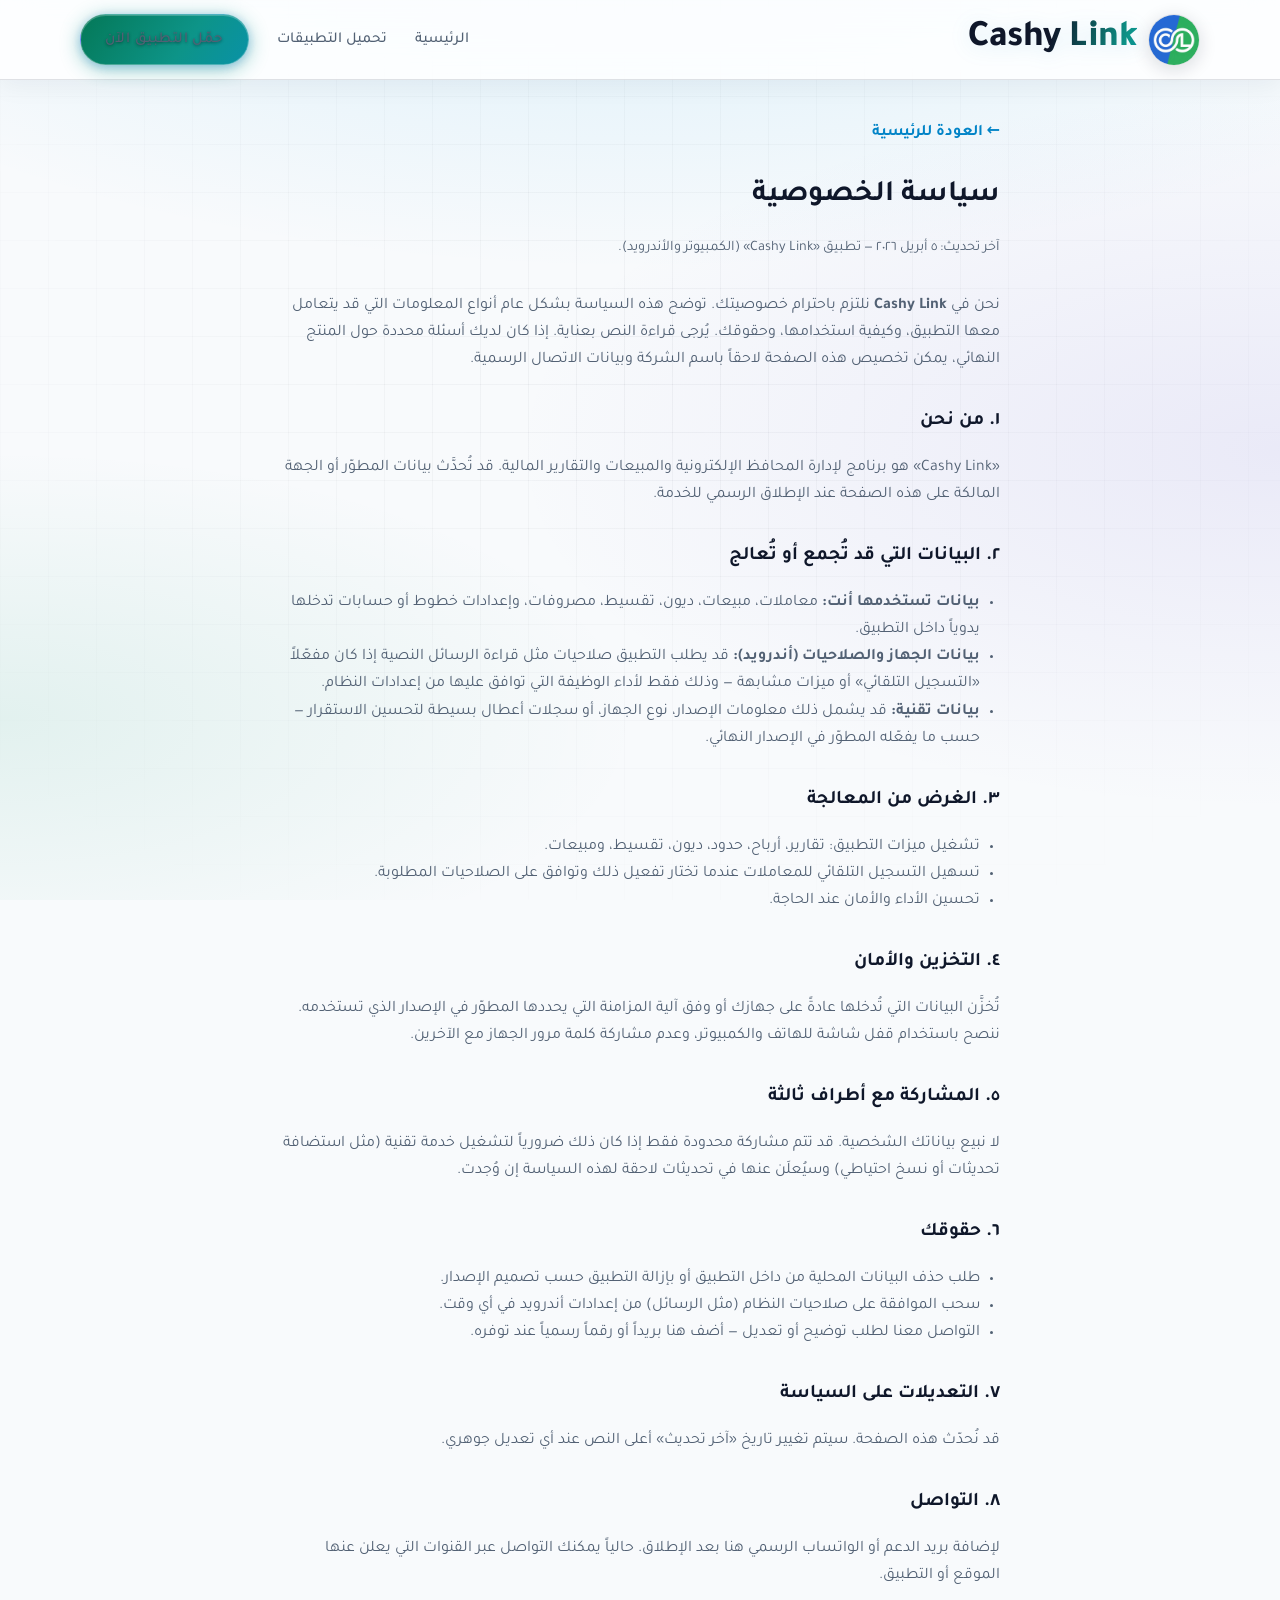
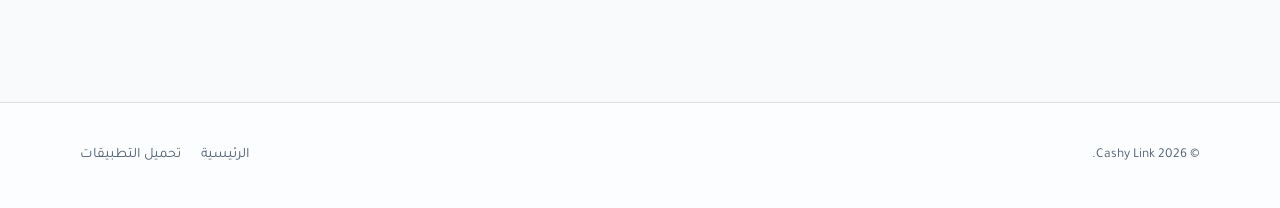
==== privacy.html @ 6cba539e "add SEO meta tags sitemap robots" ====
<!DOCTYPE html>
<html lang="ar" dir="rtl">
<head>
  <meta name="spaceremit-verification" content="GDPDJ111WKN8Q0YSICIFOR38WMC0O7PJ7LQNI6HE13BEM8T2A0">
  <meta charset="UTF-8" />
  <meta name="viewport" content="width=device-width, initial-scale=1" />
  <meta name="description" content="سياسة الخصوصية لتطبيق Cashy Link — كيف نجمع ونستخدم ونحمي بياناتك عند استخدام تطبيق إدارة المحافظ الإلكترونية والمبيعات." />
  <title>سياسة الخصوصية — Cashy Link</title>
  <meta name="robots" content="index, follow" />
  <link rel="canonical" href="https://cashy-link.com/privacy.html" />
  <meta property="og:type" content="website" />
  <meta property="og:locale" content="ar_EG" />
  <meta property="og:url" content="https://cashy-link.com/privacy.html" />
  <meta property="og:title" content="سياسة الخصوصية — Cashy Link" />
  <meta property="og:description" content="سياسة الخصوصية لتطبيق Cashy Link لإدارة المحافظ الإلكترونية والمبيعات." />
  <meta property="og:image" content="https://cashy-link.com/logo-cashy-link.png" />
  <meta name="theme-color" content="#0284c7" />
  <link rel="preconnect" href="https://fonts.googleapis.com" />
  <link rel="preconnect" href="https://fonts.gstatic.com" crossorigin />
  <link href="https://fonts.googleapis.com/css2?family=Tajawal:wght@400;500;700;800&display=swap" rel="stylesheet" />
  <link rel="icon" type="image/png" href="./logo-cashy-link.png" />
  <script type="module" crossorigin src="/assets/privacy-aJAwa0Rm.js"></script>
  <link rel="modulepreload" crossorigin href="/assets/styles-CE0EOvaD.js">
  <link rel="stylesheet" crossorigin href="/assets/styles-DJ-QMF4r.css">
</head>
<body>
  <div class="bg-mesh" aria-hidden="true"></div>
  <div class="bg-grid" aria-hidden="true"></div>

  <header class="site-header">
    <div class="container header-inner">
      <a href="/" class="logo">
        <img
          class="logo-img"
          src="./logo-cashy-link.png"
          alt="شعار Cashy Link"
          width="52"
          height="52"
          decoding="async"
        />
        <span class="logo-brand" dir="ltr">
          <span class="logo-brand__shimmer">Cashy Link</span>
        </span>
      </a>
      <nav class="nav-desktop" aria-label="التنقل الرئيسي">
        <a href="/">الرئيسية</a>
        <a href="/#downloads">تحميل التطبيقات</a>
        <a class="btn btn-primary" href="/#downloads">حمّل التطبيق الآن</a>
      </nav>
      <button type="button" class="nav-toggle" aria-expanded="false" aria-controls="mobile-nav" aria-label="فتح القائمة">☰</button>
    </div>
    <div class="container nav-mobile" id="mobile-nav">
      <a href="/">الرئيسية</a>
      <a href="/#downloads">تحميل التطبيقات</a>
      <a class="btn btn-primary" href="/#downloads">حمّل التطبيق الآن</a>
    </div>
  </header>

  <main class="container legal-page">
    <a class="back-link" href="/">← العودة للرئيسية</a>
    <h1>سياسة الخصوصية</h1>
    <p class="legal-meta">آخر تحديث: ٥ أبريل ٢٠٢٦ — تطبيق «Cashy Link» (الكمبيوتر والأندرويد).</p>

    <p>
      نحن في <strong dir="ltr">Cashy Link</strong> نلتزم باحترام خصوصيتك. توضح هذه السياسة بشكل عام أنواع المعلومات التي قد يتعامل معها التطبيق، وكيفية استخدامها، وحقوقك. يُرجى قراءة النص بعناية. إذا كان لديك أسئلة محددة حول المنتج النهائي، يمكن تخصيص هذه الصفحة لاحقاً باسم الشركة وبيانات الاتصال الرسمية.
    </p>

    <h2>١. من نحن</h2>
    <p>
      «Cashy Link» هو برنامج لإدارة المحافظ الإلكترونية والمبيعات والتقارير المالية. قد تُحدَّث بيانات المطوّر أو الجهة المالكة على هذه الصفحة عند الإطلاق الرسمي للخدمة.
    </p>

    <h2>٢. البيانات التي قد تُجمع أو تُعالج</h2>
    <ul>
      <li><strong>بيانات تستخدمها أنت:</strong> معاملات، مبيعات، ديون، تقسيط، مصروفات، وإعدادات خطوط أو حسابات تدخلها يدوياً داخل التطبيق.</li>
      <li><strong>بيانات الجهاز والصلاحيات (أندرويد):</strong> قد يطلب التطبيق صلاحيات مثل قراءة الرسائل النصية إذا كان مفعّلاً «التسجيل التلقائي» أو ميزات مشابهة — وذلك فقط لأداء الوظيفة التي توافق عليها من إعدادات النظام.</li>
      <li><strong>بيانات تقنية:</strong> قد يشمل ذلك معلومات الإصدار، نوع الجهاز، أو سجلات أعطال بسيطة لتحسين الاستقرار — حسب ما يفعّله المطوّر في الإصدار النهائي.</li>
    </ul>

    <h2>٣. الغرض من المعالجة</h2>
    <ul>
      <li>تشغيل ميزات التطبيق: تقارير، أرباح، حدود، ديون، تقسيط، ومبيعات.</li>
      <li>تسهيل التسجيل التلقائي للمعاملات عندما تختار تفعيل ذلك وتوافق على الصلاحيات المطلوبة.</li>
      <li>تحسين الأداء والأمان عند الحاجة.</li>
    </ul>

    <h2>٤. التخزين والأمان</h2>
    <p>
      تُخزَّن البيانات التي تُدخلها عادةً على جهازك أو وفق آلية المزامنة التي يحددها المطوّر في الإصدار الذي تستخدمه. ننصح باستخدام قفل شاشة للهاتف والكمبيوتر، وعدم مشاركة كلمة مرور الجهاز مع الآخرين.
    </p>

    <h2>٥. المشاركة مع أطراف ثالثة</h2>
    <p>
      لا نبيع بياناتك الشخصية. قد تتم مشاركة محدودة فقط إذا كان ذلك ضرورياً لتشغيل خدمة تقنية (مثل استضافة تحديثات أو نسخ احتياطي) وسيُعلَن عنها في تحديثات لاحقة لهذه السياسة إن وُجدت.
    </p>

    <h2>٦. حقوقك</h2>
    <ul>
      <li>طلب حذف البيانات المحلية من داخل التطبيق أو بإزالة التطبيق حسب تصميم الإصدار.</li>
      <li>سحب الموافقة على صلاحيات النظام (مثل الرسائل) من إعدادات أندرويد في أي وقت.</li>
      <li>التواصل معنا لطلب توضيح أو تعديل — أضف هنا بريداً أو رقماً رسمياً عند توفره.</li>
    </ul>

    <h2>٧. التعديلات على السياسة</h2>
    <p>
      قد نُحدّث هذه الصفحة. سيتم تغيير تاريخ «آخر تحديث» أعلى النص عند أي تعديل جوهري.
    </p>

    <h2>٨. التواصل</h2>
    <p>
      لإضافة بريد الدعم أو الواتساب الرسمي هنا بعد الإطلاق. حالياً يمكنك التواصل عبر القنوات التي يعلن عنها الموقع أو التطبيق.
    </p>
  </main>

  <footer class="site-footer">
    <div class="container footer-inner">
      <p class="copyright">© <span id="y"></span> <span dir="ltr">Cashy Link</span>.</p>
      <nav class="footer-links">
        <a href="/">الرئيسية</a>
        <a href="/#downloads">تحميل التطبيقات</a>
      </nav>
    </div>
  </footer>

</body>
</html>
---- assets/styles-DJ-QMF4r.css ----
:root{--bg-deep: #050816;--bg-card: rgba(15, 23, 42, .72);--bg-card-hover: rgba(30, 41, 59, .85);--border: rgba(148, 163, 184, .12);--text: #f1f5f9;--text-muted: #94a3b8;--accent: #22d3ee;--accent-2: #a78bfa;--accent-glow: rgba(34, 211, 238, .35);--success: #34d399;--warning: #fbbf24;--radius: 16px;--radius-sm: 10px;--font: "Tajawal", system-ui, sans-serif;--max: 1120px}*,*:before,*:after{box-sizing:border-box}html{scroll-behavior:smooth}body{margin:0;font-family:var(--font);background:var(--bg-deep);color:var(--text);line-height:1.7;overflow-x:hidden}.bg-mesh{position:fixed;top:0;right:0;bottom:0;left:0;z-index:-2;background:radial-gradient(ellipse 80% 50% at 50% -20%,rgba(34,211,238,.18),transparent),radial-gradient(ellipse 60% 40% at 100% 50%,rgba(167,139,250,.12),transparent),radial-gradient(ellipse 50% 30% at 0% 80%,rgba(52,211,153,.08),transparent),var(--bg-deep)}.bg-grid{position:fixed;top:0;right:0;bottom:0;left:0;z-index:-1;background-image:linear-gradient(rgba(148,163,184,.04) 1px,transparent 1px),linear-gradient(90deg,rgba(148,163,184,.04) 1px,transparent 1px);background-size:48px 48px;-webkit-mask-image:radial-gradient(ellipse 70% 70% at 50% 40%,black,transparent);mask-image:radial-gradient(ellipse 70% 70% at 50% 40%,black,transparent)}a{color:var(--accent);text-decoration:none;transition:color .2s ease}a:hover{color:#67e8f9}.container{width:min(100% - 2rem,var(--max));margin-inline:auto}.site-header{position:sticky;top:0;z-index:100;padding:.85rem 0;border-bottom:1px solid var(--border);background:#050816bf;-webkit-backdrop-filter:blur(16px);backdrop-filter:blur(16px)}.header-inner{display:flex;align-items:center;justify-content:space-between;gap:1rem}.logo{display:flex;align-items:center;gap:.65rem;font-weight:800;color:var(--text);text-decoration:none}.logo-brand{display:inline-block;font-weight:800;letter-spacing:-.03em;line-height:1.05;will-change:transform}.logo-brand__shimmer{display:inline-block;font-size:clamp(1.55rem,4.5vw,2.35rem);font-weight:800;background:linear-gradient(105deg,#f1f5f9,#f1f5f9 18%,#5eead4 32%,#22d3ee,#34d399 52%,#a78bfa,#f1f5f9 78%,#f1f5f9);background-size:280% 100%;-webkit-background-clip:text;background-clip:text;color:transparent;animation:logo-shimmer 8s ease-in-out infinite;filter:drop-shadow(0 0 14px rgba(34,211,238,.35)) drop-shadow(0 0 28px rgba(52,211,153,.12))}@media(prefers-reduced-motion:reduce){.logo-brand__shimmer{animation:none;background:linear-gradient(120deg,#f1f5f9,#22d3ee,#34d399);color:transparent;-webkit-background-clip:text;background-clip:text}.logo-brand{animation:none!important}}@keyframes logo-shimmer{0%,to{background-position:0% 50%}50%{background-position:100% 50%}}.logo-img{width:52px;height:52px;-o-object-fit:contain;object-fit:contain;border-radius:50%;flex-shrink:0;border:1px solid rgba(148,163,184,.2);background:#fffffffa;box-shadow:0 0 0 1px #0003,0 4px 20px #22d3ee26}.nav-desktop{display:flex;align-items:center;gap:1.75rem}.nav-desktop a{color:var(--text-muted);font-weight:500;font-size:.95rem}.nav-desktop a:hover{color:var(--text)}.btn{display:inline-flex;align-items:center;justify-content:center;gap:.5rem;padding:.65rem 1.35rem;border-radius:var(--radius-sm);font-weight:700;font-family:inherit;font-size:.95rem;border:none;cursor:pointer;transition:transform .15s ease,box-shadow .2s ease,background .2s ease}.btn:active{transform:scale(.98)}.btn-primary{position:relative;overflow:hidden;color:#fff;font-weight:800;letter-spacing:.03em;padding:.72rem 1.5rem;border-radius:999px;border:1px solid rgba(255,255,255,.28);background:linear-gradient(125deg,#047857,#0d9488 28%,#0891b2 52%,#2563eb 78%,#4f46e5);background-size:220% 220%;box-shadow:0 4px 20px #0d948873,0 2px 8px #2563eb40,inset 0 1px #ffffff38;text-shadow:0 1px 3px rgba(0,0,0,.45);animation:btn-primary-shift 10s ease-in-out infinite}.btn-primary:hover{color:#fff;transform:translateY(-2px);border-color:#ffffff6b;box-shadow:0 10px 36px #22d3ee66,0 4px 16px #34d39940,inset 0 1px #ffffff47;filter:brightness(1.05)}.btn-primary:active{transform:translateY(0) scale(.98);filter:brightness(.98)}@keyframes btn-primary-shift{0%,to{background-position:0% 50%}50%{background-position:100% 50%}}@media(prefers-reduced-motion:reduce){.btn-primary{animation:none;background:linear-gradient(135deg,#0d9488,#2563eb)}}.btn-ghost{background:transparent;color:var(--text);border:1px solid var(--border)}.btn-ghost:hover{background:var(--bg-card);border-color:#22d3ee59;color:var(--text)}.nav-toggle{display:none;background:var(--bg-card);border:1px solid var(--border);color:var(--text);width:44px;height:44px;border-radius:var(--radius-sm);cursor:pointer;font-size:1.25rem}.nav-mobile{display:none;flex-direction:column;gap:.5rem;padding:1rem 0 0;border-top:1px solid var(--border);margin-top:.75rem}.nav-mobile a,.nav-mobile .btn{width:100%;text-align:center}.nav-mobile.open{display:flex}@media(max-width:768px){.nav-desktop{display:none}.nav-toggle{display:grid;place-items:center}}.hero{padding:clamp(3rem,8vw,5.5rem) 0 clamp(4rem,10vw,6rem);text-align:center}.hero-grid{display:grid;gap:clamp(1.75rem,4vw,2.75rem);align-items:center}@media(min-width:960px){.hero-grid{grid-template-columns:minmax(0,1fr) minmax(0,1.12fr);gap:2.5rem 3rem}.hero-copy{text-align:start}.hero-cta{justify-content:flex-start}.hero-stats,.hero-copy .hero-lead{margin-inline:0}}@media(max-width:959px){.hero-visual{order:-1}}.hero-copy{min-width:0}.hero-figure{margin:0;position:relative}.hero-figure:before{content:"";position:absolute;top:-8%;right:-8%;bottom:-8%;left:-8%;background:radial-gradient(ellipse at 50% 50%,rgba(34,211,238,.2),transparent 65%),radial-gradient(ellipse at 80% 20%,rgba(52,211,153,.12),transparent 50%);z-index:-1;pointer-events:none}.hero-promo-img{display:block;width:100%;max-width:640px;margin-inline:auto;height:auto;border-radius:var(--radius);border:1px solid var(--border);box-shadow:0 4px 6px #00000026,0 24px 48px #00000073,0 0 80px #22d3ee1f;-o-object-fit:cover;object-fit:cover}.hero-carousel{width:100%;max-width:640px;margin-inline:auto;position:relative}.hero-carousel-viewport{position:relative;min-height:clamp(300px,56vw,440px);border-radius:calc(var(--radius) + 4px);overflow:hidden;border:1px solid rgba(148,163,184,.18);background:#050816bf;box-shadow:0 4px 6px #0003,0 28px 56px #00000080,0 0 100px #22d3ee1a}.hero-carousel-slide{position:absolute;top:0;right:0;bottom:0;left:0;display:flex;flex-direction:column;align-items:center;justify-content:center;padding:1.5rem 1.35rem 2.25rem;text-align:center;overflow:hidden}.hero-carousel-slide--desktop{background:linear-gradient(160deg,#0a1e2df7,#050816fc 55%,#0f172af2)}.hero-carousel-slide--android{background:linear-gradient(160deg,#082d26f2,#050816fc,#0f1e1cf5)}.hero-carousel-slide--image{padding:1rem;justify-content:flex-start}.hero-carousel-slide-grid{position:absolute;top:0;right:0;bottom:0;left:0;opacity:.14;background-image:linear-gradient(rgba(34,211,238,.35) 1px,transparent 1px),linear-gradient(90deg,rgba(34,211,238,.35) 1px,transparent 1px);background-size:28px 28px;-webkit-mask-image:radial-gradient(ellipse 75% 70% at 50% 45%,black,transparent);mask-image:radial-gradient(ellipse 75% 70% at 50% 45%,black,transparent);pointer-events:none}.hero-carousel-slide-grid--green{background-image:linear-gradient(rgba(52,211,153,.35) 1px,transparent 1px),linear-gradient(90deg,rgba(52,211,153,.3) 1px,transparent 1px)}.hero-carousel-orb{position:absolute;border-radius:50%;filter:blur(48px);z-index:0;pointer-events:none;opacity:.9}.hero-carousel-slide-inner{position:relative;z-index:2;max-width:26rem;width:100%}.hero-carousel-tag{display:inline-flex;align-items:center;gap:.35rem;padding:.35rem .9rem;border-radius:999px;font-size:.78rem;font-weight:800;margin-bottom:.9rem;letter-spacing:.02em}.hero-carousel-tag--cyan{background:#22d3ee24;border:1px solid rgba(34,211,238,.35);color:#67e8f9}.hero-carousel-tag--emerald{background:#34d39924;border:1px solid rgba(52,211,153,.35);color:#6ee7b7}.hero-carousel-tag--photo{position:absolute;top:.85rem;inset-inline-start:.85rem;z-index:3;background:#0f172ad9;border:1px solid rgba(148,163,184,.25);color:#e2e8f0;margin:0}.hero-carousel-headline{font-size:clamp(1.02rem,2.9vw,1.38rem);font-weight:800;line-height:1.6;color:var(--text);margin:0 0 .25rem;text-wrap:balance}.hero-carousel-scene{margin-top:.75rem;min-height:120px;display:flex;align-items:center;justify-content:center}.hero-carousel-device{width:min(100%,280px);height:auto;max-height:132px;overflow:visible}.hero-carousel-device--phone{width:min(110px,32vw);max-height:190px}.hero-carousel-promo-img{margin-top:2.75rem;max-height:min(340px,52vw);-o-object-fit:contain;object-fit:contain;width:100%}.hero-carousel-controls{display:flex;justify-content:center;align-items:center;gap:.45rem;margin-top:1.1rem}.hero-carousel-dot{width:9px;height:9px;border-radius:50%;border:none;padding:0;cursor:pointer;background:#94a3b859;transition:transform .25s ease,background .25s ease,box-shadow .25s ease}.hero-carousel-dot:hover{background:#94a3b88c}.hero-carousel-dot.is-active{width:26px;border-radius:999px;background:linear-gradient(90deg,#22d3ee,#34d399);box-shadow:0 0 16px #22d3ee73}.hero-carousel-slide--image.hero-figure{margin:0}.hero-carousel-slide--image.hero-figure:before{top:-5%;right:-5%;bottom:-5%;left:-5%;opacity:.85}.badge{display:inline-flex;align-items:center;gap:.5rem;padding:.4rem 1rem;border-radius:999px;background:#22d3ee1f;border:1px solid rgba(34,211,238,.28);color:var(--accent);font-size:.85rem;font-weight:700;margin-bottom:1.25rem}.hero h1{margin:0 0 1rem;font-size:clamp(1.85rem,5vw,2.85rem);font-weight:800;line-height:1.25;letter-spacing:-.02em}.gradient-text{background:linear-gradient(120deg,var(--accent),var(--accent-2),var(--success));-webkit-background-clip:text;background-clip:text;color:transparent}.hero-lead{max-width:38rem;margin:0 auto 2rem;color:var(--text-muted);font-size:1.1rem}.hero-cta{display:flex;flex-wrap:wrap;gap:1rem;justify-content:center;margin-bottom:3rem}.hero-stats{display:grid;grid-template-columns:repeat(auto-fit,minmax(140px,1fr));gap:1rem;max-width:520px;margin-inline:auto}.stat{padding:1rem;border-radius:var(--radius-sm);background:var(--bg-card);border:1px solid var(--border)}.stat strong{display:block;font-size:1.35rem;color:var(--accent)}.stat span{font-size:.85rem;color:var(--text-muted)}.visual-showcase-section{padding-top:clamp(2rem,5vw,3rem)}.visual-showcase-grid{display:grid;grid-template-columns:repeat(auto-fit,minmax(240px,1fr));gap:1.25rem}.visual-card{padding:1.35rem 1.25rem 1.5rem;border-radius:var(--radius);background:linear-gradient(160deg,var(--bg-card),rgba(8,12,28,.65));border:1px solid var(--border);overflow:hidden;transition:border-color .25s ease,box-shadow .25s ease}.visual-card:hover{border-color:#22d3ee38;box-shadow:0 12px 40px #00000059}.visual-svg-wrap{aspect-ratio:220 / 140;max-height:160px;margin:0 auto 1rem;border-radius:12px;background:radial-gradient(ellipse at 30% 20%,rgba(34,211,238,.08),transparent 55%),#050816a6;border:1px solid rgba(148,163,184,.1);display:flex;align-items:center;justify-content:center}.visual-svg{width:100%;height:100%;max-width:280px;display:block}.visual-card h3{margin:0 0 .4rem;font-size:1.05rem;font-weight:800;text-align:center}.visual-card p{margin:0;font-size:.88rem;color:var(--text-muted);line-height:1.55;text-align:center}section{padding:clamp(3rem,6vw,5rem) 0}.section-head{text-align:center;max-width:36rem;margin:0 auto 2.75rem}.section-head h2{margin:0 0 .75rem;font-size:clamp(1.5rem,3.5vw,2rem);font-weight:800}.section-head p{margin:0;color:var(--text-muted)}.features-grid{display:grid;grid-template-columns:repeat(auto-fit,minmax(260px,1fr));gap:1.25rem}.feature-card{padding:1.5rem;border-radius:var(--radius);background:var(--bg-card);border:1px solid var(--border);transition:border-color .2s ease,transform .2s ease,background .2s ease}.feature-card:hover{border-color:#22d3ee40;background:var(--bg-card-hover);transform:translateY(-2px)}.feature-icon{width:48px;height:48px;border-radius:14px;display:grid;place-items:center;font-size:1.35rem;margin-bottom:1rem;background:linear-gradient(135deg,#22d3ee33,#a78bfa26)}.feature-card h3{margin:0 0 .5rem;font-size:1.1rem}.feature-card p{margin:0;color:var(--text-muted);font-size:.95rem}.pillars{display:grid;gap:1.5rem}@media(min-width:900px){.pillars{grid-template-columns:1fr 1fr}}.pillar{padding:1.75rem;border-radius:var(--radius);background:linear-gradient(145deg,var(--bg-card),rgba(15,23,42,.5));border:1px solid var(--border)}.pillar h3{margin:0 0 .75rem;display:flex;align-items:center;gap:.5rem;font-size:1.15rem}.pillar ul{margin:0;padding-inline-start:1.25rem;color:var(--text-muted)}.pillar li{margin-bottom:.4rem}.pricing-section{position:relative;overflow:hidden}.pricing-section:before{content:"";position:absolute;top:0;right:0;bottom:0;left:0;background:radial-gradient(ellipse 70% 45% at 50% 0%,rgba(52,211,153,.08),transparent),radial-gradient(ellipse 50% 40% at 100% 60%,rgba(34,211,238,.06),transparent);pointer-events:none;z-index:0}.pricing-section .container{position:relative;z-index:1}.pricing-grid{display:grid;grid-template-columns:repeat(auto-fit,minmax(240px,1fr));gap:1.35rem;align-items:stretch}@media(min-width:1100px){.pricing-grid{grid-template-columns:repeat(4,1fr)}}.pricing-card{position:relative;display:flex;flex-direction:column;padding:1.65rem 1.4rem 1.5rem;border-radius:calc(var(--radius) + 4px);background:linear-gradient(165deg,#0f172aeb,#050816e0);border:1px solid var(--border);box-shadow:0 16px 48px #00000059;transition:transform .25s ease,border-color .25s ease,box-shadow .25s ease}.pricing-card:hover{transform:translateY(-4px);border-color:#22d3ee47;box-shadow:0 22px 56px #00000073,0 0 40px #22d3ee14}.pricing-card--featured{border-color:#34d39973;background:linear-gradient(165deg,#0f1e23f2,#050c12eb);box-shadow:0 20px 56px #34d3991f,0 16px 48px #0006}.pricing-card--featured:hover{border-color:#34d3998c;box-shadow:0 26px 64px #34d39926,0 20px 56px #00000073}.pricing-card--lifetime{border-color:#fbbf2459;background:linear-gradient(165deg,#231c0c80,#0f172aeb)}.pricing-card--lifetime:hover{border-color:#fbbf2480;box-shadow:0 22px 56px #fbbf241a,0 16px 48px #00000073}.pricing-badge{position:absolute;top:1rem;inset-inline-end:1rem;padding:.25rem .65rem;border-radius:999px;font-size:.72rem;font-weight:800;letter-spacing:.02em;background:linear-gradient(135deg,#34d39940,#22d3ee33);color:#6ee7b7;border:1px solid rgba(52,211,153,.35)}.pricing-card--lifetime .pricing-badge{background:linear-gradient(135deg,#fbbf2440,#f59e0b26);color:#fcd34d;border-color:#fbbf2466}.pricing-card-icon{width:52px;height:52px;border-radius:16px;display:grid;place-items:center;font-size:1.5rem;margin-bottom:1rem;background:linear-gradient(135deg,#22d3ee2e,#6366f126);border:1px solid rgba(148,163,184,.15)}.pricing-card--lifetime .pricing-card-icon{background:linear-gradient(135deg,#fbbf2433,#f59e0b1f);border-color:#fbbf2440}.pricing-card h3{margin:0 0 .35rem;font-size:1.2rem;font-weight:800}.pricing-duration{margin:0 0 1rem;font-size:.88rem;color:var(--text-muted)}.pricing-price-row{display:flex;flex-wrap:wrap;align-items:baseline;gap:.35rem .5rem;margin-bottom:.35rem}.pricing-price{font-size:2rem;font-weight:800;letter-spacing:-.03em;background:linear-gradient(120deg,#f1f5f9,#22d3ee);-webkit-background-clip:text;background-clip:text;color:transparent}.pricing-card--lifetime .pricing-price{background:linear-gradient(120deg,#fef3c7,#fbbf24);-webkit-background-clip:text;background-clip:text}.pricing-currency{font-size:1rem;font-weight:700;color:var(--accent)}.pricing-note{margin:0 0 1.25rem;font-size:.85rem;color:var(--text-muted);line-height:1.5;flex:1}.btn-whatsapp{display:inline-flex;align-items:center;justify-content:center;gap:.55rem;width:100%;padding:.85rem 1.1rem;border-radius:var(--radius-sm);font-weight:800;font-family:inherit;font-size:.95rem;border:none;cursor:pointer;text-decoration:none;color:#fff;background:linear-gradient(135deg,#128c7e,#25d366);box-shadow:0 6px 24px #25d36659;transition:transform .15s ease,box-shadow .2s ease,filter .2s ease}.btn-whatsapp:hover{color:#fff;filter:brightness(1.06);box-shadow:0 8px 32px #25d36673}.btn-whatsapp:active{transform:scale(.98)}.btn-whatsapp svg{flex-shrink:0}.btn-pricing-download{margin-top:.65rem;font-size:.88rem;font-weight:700;text-align:center}.pricing-wa-hint{margin:.65rem 0 0;font-size:.78rem;color:var(--text-muted);text-align:center;opacity:.85}.wa-fab{position:fixed;z-index:999;bottom:1.25rem;left:1.25rem;display:flex;align-items:center;justify-content:center;width:3.5rem;height:3.5rem;border-radius:50%;color:#fff;background:linear-gradient(145deg,#128c7e,#25d366);box-shadow:0 8px 28px #25d36673;transition:transform .18s ease,box-shadow .2s ease,filter .2s ease}.wa-fab:hover{color:#fff;filter:brightness(1.07);box-shadow:0 10px 36px #25d3668c;transform:scale(1.06)}.wa-fab:active{transform:scale(.96)}.wa-fab:focus-visible{outline:2px solid var(--accent, #22d3ee);outline-offset:3px}.explainer-section{position:relative;overflow:hidden;background:radial-gradient(ellipse 85% 55% at 50% -5%,rgba(167,139,250,.12),transparent 58%),radial-gradient(ellipse 65% 45% at 100% 90%,rgba(34,211,238,.07),transparent 55%),linear-gradient(180deg,rgba(15,23,42,.25),transparent 40%,rgba(15,23,42,.2))}.explainer-section .section-head{margin-bottom:2.25rem}.explainer-kicker{display:inline-block;margin:0 0 .65rem;padding:.35rem 1rem;font-size:.78rem;font-weight:800;letter-spacing:.08em;text-transform:uppercase;color:#5eead4;border-radius:999px;border:1px solid rgba(34,211,238,.35);background:linear-gradient(135deg,#22d3ee1f,#a78bfa14);box-shadow:0 0 32px #22d3ee1f}.explainer-video-shell{position:relative;z-index:0;max-width:min(100%,920px);margin-inline:auto;padding:4px;border-radius:calc(var(--radius) + 6px);background:linear-gradient(145deg,#22d3eea6,#a78bfa80,#34d39973);box-shadow:0 36px 90px -28px #22d3ee47,0 0 0 1px #94a3b81a inset}.explainer-video-glow{position:absolute;z-index:-1;top:-35%;right:-20%;bottom:-35%;left:-20%;background:radial-gradient(ellipse at 50% 45%,rgba(34,211,238,.2),transparent 62%);filter:blur(48px);pointer-events:none}.explainer-video-inner{position:relative;overflow:hidden;border-radius:var(--radius);background:#070b14;aspect-ratio:16 / 9;box-shadow:inset 0 0 0 1px #ffffff0f}.explainer-video-inner iframe{position:absolute;top:0;right:0;bottom:0;left:0;width:100%;height:100%;border:0}.explainer-caption{margin:1.35rem 0 0;text-align:center;font-size:.9rem;color:var(--text-muted)}.explainer-caption a{font-weight:700}.downloads{background:linear-gradient(180deg,transparent,rgba(34,211,238,.04),transparent)}.download-grid{display:grid;grid-template-columns:repeat(auto-fit,minmax(240px,1fr));gap:1.25rem}.download-card{padding:1.5rem;border-radius:var(--radius);background:var(--bg-card);border:1px solid var(--border);display:flex;flex-direction:column;gap:.75rem}.download-card h3{margin:0;font-size:1.05rem;display:flex;align-items:center;gap:.5rem}.download-card p{margin:0;flex:1;color:var(--text-muted);font-size:.9rem}.btn-download{margin-top:auto;width:100%;padding:.75rem 1rem;border-radius:var(--radius-sm);background:linear-gradient(135deg,#22d3ee33,#6366f133);border:1px solid rgba(34,211,238,.35);color:var(--text);font-weight:700;font-family:inherit;font-size:inherit;cursor:pointer;transition:background .2s ease,border-color .2s ease;position:relative;z-index:2;pointer-events:auto;text-decoration:none;display:inline-block;box-sizing:border-box;-webkit-appearance:none;-moz-appearance:none;appearance:none;text-align:center}button.btn-download{line-height:inherit}.btn-download:hover{background:linear-gradient(135deg,#22d3ee59,#6366f14d);border-color:var(--accent)}.btn-download[disabled],.btn-download[aria-disabled=true],.btn-download[data-download-loading=true]{opacity:.55;cursor:wait;pointer-events:none}.download-link-unavailable{margin-top:auto;width:100%}.btn-download-wa-fallback{display:block;width:100%;text-align:center;color:#fff!important;background:linear-gradient(135deg,#128c7e,#25d366)!important;border:1px solid rgba(37,211,102,.5)!important;box-shadow:0 6px 22px #25d36647}.btn-download-wa-fallback:hover{filter:brightness(1.06);border-color:#34d399a6!important}.download-link-unavailable-note{margin:.65rem 0 0;font-size:.76rem;line-height:1.5;color:var(--text-muted);text-align:center}.download-link-unavailable-note--soft{font-size:.72rem;opacity:.92}.cta-strip{text-align:center;padding:2.5rem 1.5rem;border-radius:var(--radius);background:linear-gradient(135deg,#0891b240,#6366f133);border:1px solid rgba(34,211,238,.25)}.cta-strip h2{margin:0 0 .5rem;font-size:1.5rem}.cta-strip p{margin:0 0 1.25rem;color:var(--text-muted)}.site-footer{padding:2.5rem 0;border-top:1px solid var(--border);margin-top:2rem}.footer-inner{display:flex;flex-wrap:wrap;gap:1.5rem;align-items:center;justify-content:space-between}.footer-links{display:flex;flex-wrap:wrap;gap:1.25rem}.footer-links a{color:var(--text-muted);font-size:.9rem}.footer-links a:hover{color:var(--accent)}.copyright{margin:0;color:var(--text-muted);font-size:.85rem}.legal-page{padding:2.5rem 0 4rem;max-width:720px;margin-inline:auto}.legal-page h1{margin:0 0 .5rem;font-size:1.85rem}.legal-meta{color:var(--text-muted);font-size:.9rem;margin-bottom:2rem}.legal-page h2{margin:2rem 0 .75rem;font-size:1.2rem}.legal-page p,.legal-page li{color:var(--text-muted)}.legal-page ul{padding-inline-start:1.25rem}.back-link{display:inline-block;margin-bottom:1.5rem;font-weight:600}:root{color-scheme:light;--bg-deep: #f8fafc;--bg-card: rgba(255, 255, 255, .9);--bg-card-hover: #ffffff;--border: rgba(15, 23, 42, .12);--text: #0f172a;--text-muted: #526174;--accent: #0284c7;--accent-2: #6d5bd0;--accent-glow: rgba(2, 132, 199, .18);--success: #059669;--warning: #d97706}.bg-mesh{background:radial-gradient(ellipse 80% 50% at 50% -20%,rgba(14,165,233,.16),transparent),radial-gradient(ellipse 60% 40% at 100% 50%,rgba(109,91,208,.1),transparent),radial-gradient(ellipse 50% 30% at 0% 80%,rgba(5,150,105,.09),transparent),var(--bg-deep)}.bg-grid{background-image:linear-gradient(rgba(15,23,42,.045) 1px,transparent 1px),linear-gradient(90deg,rgba(15,23,42,.045) 1px,transparent 1px)}.site-header{background:#ffffffd6;box-shadow:0 6px 24px #0f172a0d}.logo-brand__shimmer{background:linear-gradient(105deg,#0f172a,#0f172a 18%,#0d9488 34%,#0284c7 48%,#16a34a,#6d5bd0 72%,#0f172a 88%,#0f172a);background-size:280% 100%;-webkit-background-clip:text;background-clip:text;filter:drop-shadow(0 3px 10px rgba(2,132,199,.12))}@media(prefers-reduced-motion:reduce){.logo-brand__shimmer{background:linear-gradient(120deg,#0f172a,#0284c7,#059669);-webkit-background-clip:text;background-clip:text}}.logo-img{border-color:#0f172a1f;box-shadow:0 4px 18px #0f172a24}.hero-promo-img,.hero-carousel-viewport{box-shadow:0 10px 24px #0f172a1a,0 28px 56px #0f172a1f,0 0 70px #0284c714}.hero-carousel-viewport{background:#ffffffe0}.hero-carousel-slide--desktop{background:linear-gradient(160deg,#ecfeff,#fff 58%,#f1f5f9)}.hero-carousel-slide--android{background:linear-gradient(160deg,#ecfdf5,#fff 55%,#f0fdfa)}.hero-carousel-tag--cyan{color:#0369a1}.hero-carousel-tag--emerald{color:#047857}.hero-carousel-tag--photo{background:#ffffffe6;color:var(--text)}.visual-card{background:linear-gradient(160deg,#fffffff5,#f1f5f9e6);box-shadow:0 10px 30px #0f172a0f}.visual-card:hover{box-shadow:0 16px 40px #0f172a1a}.visual-svg-wrap{background:radial-gradient(ellipse at 30% 20%,rgba(14,165,233,.1),transparent 55%),#f8fafc}.pillar{background:linear-gradient(145deg,#fff,#f1f5f9)}.pricing-card{background:linear-gradient(165deg,#fff,#f8fafc);box-shadow:0 16px 44px #0f172a17}.pricing-card:hover{box-shadow:0 22px 54px #0f172a21,0 0 36px #0284c712}.pricing-card--featured{background:linear-gradient(165deg,#f0fdfa,#fff);box-shadow:0 18px 48px #0596691c}.pricing-card--featured:hover{box-shadow:0 24px 58px #05966929}.pricing-card--lifetime{background:linear-gradient(165deg,#fffbeb,#fff)}.pricing-card--lifetime:hover{box-shadow:0 22px 54px #d977061f}.pricing-badge{color:#047857}.pricing-card--lifetime .pricing-badge{color:#a16207}.pricing-price{background:linear-gradient(120deg,#0f172a,#0284c7);-webkit-background-clip:text;background-clip:text}.pricing-card--lifetime .pricing-price{background:linear-gradient(120deg,#78350f,#d97706);-webkit-background-clip:text;background-clip:text}.explainer-section{background:radial-gradient(ellipse 85% 55% at 50% -5%,rgba(109,91,208,.09),transparent 58%),radial-gradient(ellipse 65% 45% at 100% 90%,rgba(2,132,199,.07),transparent 55%),linear-gradient(180deg,rgba(241,245,249,.75),transparent 40%,rgba(241,245,249,.6))}.explainer-kicker{color:#0f766e}.download-card,.feature-card,.stat{box-shadow:0 10px 30px #0f172a0f}.btn-download{background:linear-gradient(135deg,#0ea5e91f,#6366f11f)}.btn-download:hover{background:linear-gradient(135deg,#0ea5e933,#6366f12e)}.site-footer{background:#ffffff8c}
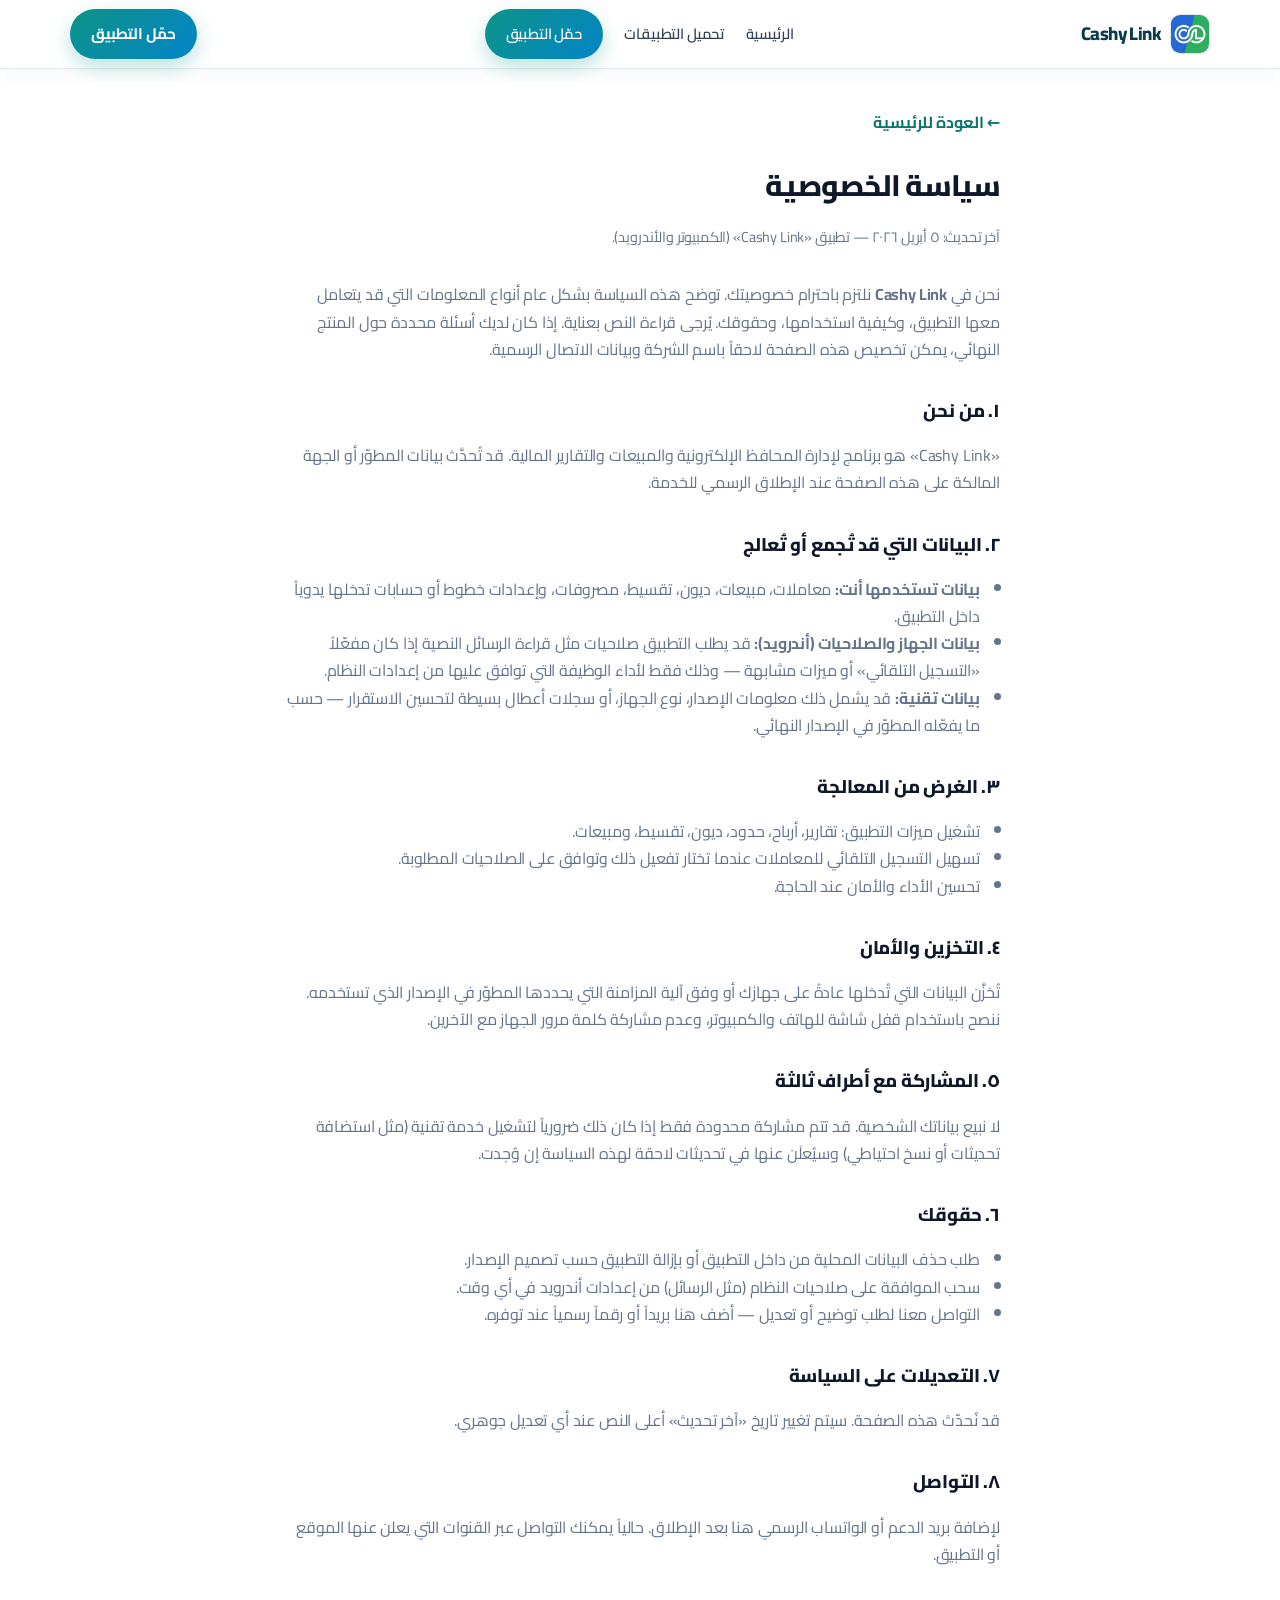
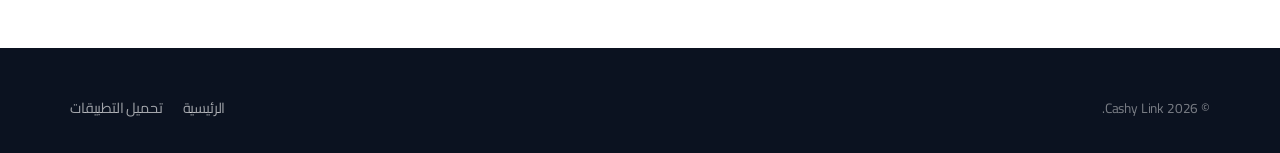
==== commit dc30795b: "add SEO meta tags sitemap robots" ====
--- a/privacy.html
+++ b/privacy.html
@@ -17,42 +17,40 @@
   <meta name="theme-color" content="#0284c7" />
   <link rel="preconnect" href="https://fonts.googleapis.com" />
   <link rel="preconnect" href="https://fonts.gstatic.com" crossorigin />
-  <link href="https://fonts.googleapis.com/css2?family=Tajawal:wght@400;500;700;800&display=swap" rel="stylesheet" />
+  <link href="https://fonts.googleapis.com/css2?family=Cairo:wght@400;500;600;700;800&display=swap" rel="stylesheet" />
   <link rel="icon" type="image/png" href="./logo-cashy-link.png" />
-  <script type="module" crossorigin src="/assets/privacy-aJAwa0Rm.js"></script>
-  <link rel="modulepreload" crossorigin href="/assets/styles-CE0EOvaD.js">
-  <link rel="stylesheet" crossorigin href="/assets/styles-DJ-QMF4r.css">
+  <link rel="stylesheet" crossorigin href="/assets/styles-CRpVPRs4.css">
 </head>
 <body>
-  <div class="bg-mesh" aria-hidden="true"></div>
-  <div class="bg-grid" aria-hidden="true"></div>
-
-  <header class="site-header">
+  <header class="site-header is-scrolled">
     <div class="container header-inner">
       <a href="/" class="logo">
         <img
           class="logo-img"
           src="./logo-cashy-link.png"
           alt="شعار Cashy Link"
-          width="52"
-          height="52"
+          width="40"
+          height="40"
           decoding="async"
         />
-        <span class="logo-brand" dir="ltr">
-          <span class="logo-brand__shimmer">Cashy Link</span>
-        </span>
+        <span class="logo-brand" dir="ltr">Cashy Link</span>
       </a>
       <nav class="nav-desktop" aria-label="التنقل الرئيسي">
         <a href="/">الرئيسية</a>
         <a href="/#downloads">تحميل التطبيقات</a>
+        <a class="btn btn-primary" href="/#downloads">حمّل التطبيق</a>
+      </nav>
+      <div class="header-actions">
+        <a class="btn btn-primary" href="/#downloads">حمّل التطبيق</a>
+        <button type="button" class="nav-toggle" aria-expanded="false" aria-controls="mobile-nav" aria-label="فتح القائمة">☰</button>
+      </div>
+    </div>
+    <div class="nav-mobile" id="mobile-nav" hidden>
+      <div class="container nav-mobile-inner">
+        <a href="/">الرئيسية</a>
+        <a href="/#downloads">تحميل التطبيقات</a>
         <a class="btn btn-primary" href="/#downloads">حمّل التطبيق الآن</a>
-      </nav>
-      <button type="button" class="nav-toggle" aria-expanded="false" aria-controls="mobile-nav" aria-label="فتح القائمة">☰</button>
-    </div>
-    <div class="container nav-mobile" id="mobile-nav">
-      <a href="/">الرئيسية</a>
-      <a href="/#downloads">تحميل التطبيقات</a>
-      <a class="btn btn-primary" href="/#downloads">حمّل التطبيق الآن</a>
+      </div>
     </div>
   </header>
 
@@ -122,5 +120,17 @@
     </div>
   </footer>
 
+  <script>
+    document.getElementById("y").textContent = new Date().getFullYear();
+    const toggle = document.querySelector(".nav-toggle");
+    const mobile = document.getElementById("mobile-nav");
+    if (toggle && mobile) {
+      toggle.addEventListener("click", () => {
+        const open = toggle.getAttribute("aria-expanded") === "true";
+        toggle.setAttribute("aria-expanded", String(!open));
+        mobile.hidden = open;
+      });
+    }
+  </script>
 </body>
 </html>
--- a/assets/styles-CRpVPRs4.css
+++ b/assets/styles-CRpVPRs4.css
@@ -0,0 +1 @@
+:root{color-scheme:light;--bg: #ffffff;--bg-soft: #f6f8fb;--bg-muted: #eef2f7;--text: #0f172a;--text-secondary: #334155;--text-muted: #64748b;--border: #e2e8f0;--border-strong: #cbd5e1;--brand: #0d9488;--brand-dark: #0f766e;--brand-blue: #0284c7;--brand-ink: #0b3b4a;--success: #059669;--danger: #dc2626;--warning: #d97706;--shadow-sm: 0 1px 2px rgba(15, 23, 42, .05);--shadow-md: 0 8px 24px rgba(15, 23, 42, .07);--shadow-lg: 0 20px 48px rgba(15, 23, 42, .1);--radius: 16px;--radius-sm: 10px;--radius-xs: 8px;--font: "Cairo", system-ui, -apple-system, "Segoe UI", sans-serif;--max: 1140px;--header-h: 68px}*,*:before,*:after{box-sizing:border-box}html{scroll-behavior:smooth}body{margin:0;font-family:var(--font);background:var(--bg);color:var(--text);line-height:1.7;font-size:16px;letter-spacing:-.01em;overflow-x:hidden;-webkit-font-smoothing:antialiased}img{max-width:100%;height:auto;display:block}a{color:var(--brand-blue);text-decoration:none;transition:color .2s ease}a:hover{color:var(--brand-dark)}button{font-family:inherit}.container{width:min(100% - 2.5rem,var(--max));margin-inline:auto}.section-kicker{display:inline-block;margin:0 0 .75rem;font-size:.8rem;font-weight:700;letter-spacing:.04em;color:var(--brand);text-transform:none}.section-kicker--muted{color:var(--text-muted)}.section-head{text-align:center;max-width:38rem;margin:0 auto 2.75rem}.section-head h2{margin:0 0 .75rem;font-size:clamp(1.55rem,3.4vw,2.15rem);font-weight:800;letter-spacing:-.03em;line-height:1.3;color:var(--text)}.section-sub{margin:0;color:var(--text-muted);font-size:1.02rem;line-height:1.75}.text-brand{color:var(--brand)}.btn{display:inline-flex;align-items:center;justify-content:center;gap:.5rem;padding:.7rem 1.25rem;border-radius:999px;font-weight:700;font-size:.95rem;border:1px solid transparent;cursor:pointer;transition:transform .18s ease,box-shadow .2s ease,background .2s ease,border-color .2s ease,color .2s ease;text-decoration:none;white-space:nowrap}.btn:active{transform:scale(.98)}.btn-lg{padding:.85rem 1.55rem;font-size:1rem}.btn-block{width:100%}.btn-primary,a.btn-primary,a.btn-primary:link,a.btn-primary:visited,a.btn-primary:hover,a.btn-primary:active{color:#fff!important;background:linear-gradient(135deg,#0d9488,#0284c7);border-color:transparent;box-shadow:0 8px 20px #0d948847}.btn-primary:hover{filter:brightness(1.05);box-shadow:0 12px 28px #0d948852;transform:translateY(-1px)}.btn-outline,a.btn-outline,a.btn-outline:hover{color:var(--text)!important;background:#fff;border-color:var(--border-strong);box-shadow:var(--shadow-sm)}.btn-outline:hover{border-color:var(--brand);color:var(--brand-dark)!important}.btn-light,a.btn-light,a.btn-light:hover{color:var(--brand-ink)!important;background:#fff;box-shadow:0 8px 24px #0000001f}.btn-ghost-light,a.btn-ghost-light,a.btn-ghost-light:hover{color:#fff!important;background:transparent;border-color:#fff6}.btn-ghost-light:hover{background:#ffffff1a}.site-header{position:sticky;top:0;z-index:100;background:#ffffffd1;-webkit-backdrop-filter:blur(14px);backdrop-filter:blur(14px);border-bottom:1px solid transparent;transition:border-color .2s ease,box-shadow .2s ease}.site-header.is-scrolled{border-bottom-color:var(--border);box-shadow:0 4px 20px #0f172a0a}.header-inner{display:flex;align-items:center;justify-content:space-between;gap:1rem;min-height:var(--header-h)}.logo{display:inline-flex;align-items:center;gap:.55rem;color:var(--text);text-decoration:none;font-weight:800}.logo:hover{color:var(--text)}.logo-img{width:40px;height:40px;-o-object-fit:contain;object-fit:contain;border-radius:10px;flex-shrink:0;border:1px solid var(--border);background:#fff}.logo-brand{font-size:1.15rem;font-weight:800;letter-spacing:-.03em;color:var(--brand-ink)}.nav-desktop{display:none;align-items:center;gap:1.35rem}.nav-desktop a{color:var(--text-secondary);font-weight:600;font-size:.92rem}.nav-desktop a:hover{color:var(--brand-dark)}.header-actions{display:flex;align-items:center;gap:.65rem}.nav-toggle{display:grid;place-items:center;width:42px;height:42px;border-radius:var(--radius-xs);border:1px solid var(--border);background:#fff;color:var(--text);cursor:pointer}.nav-mobile{overflow:hidden;border-top:1px solid var(--border);background:#fff}.nav-mobile-inner{display:flex;flex-direction:column;gap:.35rem;padding:1rem 0 1.25rem}.nav-mobile-inner a{display:block;padding:.7rem .25rem;color:var(--text-secondary);font-weight:600}.nav-mobile-inner .btn{margin-top:.5rem}@media(min-width:960px){.nav-desktop{display:flex}.nav-toggle{display:none}}@media(max-width:959px){.header-actions .btn{display:none}}.hero{padding:clamp(2.5rem,6vw,4.5rem) 0 clamp(3rem,7vw,5rem);background:radial-gradient(ellipse 70% 55% at 85% 10%,rgba(13,148,136,.08),transparent 55%),radial-gradient(ellipse 50% 40% at 0% 80%,rgba(2,132,199,.06),transparent 50%),linear-gradient(180deg,#f8fafc,#fff 70%)}.hero-grid{display:grid;gap:2.5rem;align-items:center}@media(min-width:980px){.hero-grid{grid-template-columns:minmax(0,1.05fr) minmax(0,.95fr);gap:3rem}}.hero-eyebrow{display:inline-flex;margin:0 0 1rem;padding:.35rem .85rem;border-radius:999px;background:#0d948814;border:1px solid rgba(13,148,136,.18);color:var(--brand-dark);font-size:.82rem;font-weight:700}.hero h1{margin:0 0 1.1rem;font-size:clamp(2rem,5vw,3.15rem);font-weight:800;letter-spacing:-.035em;line-height:1.2;color:var(--text)}.hero-lead{margin:0 0 1.75rem;max-width:34rem;color:var(--text-muted);font-size:1.08rem;line-height:1.8}.hero-cta{display:flex;flex-wrap:wrap;gap:.75rem;margin-bottom:1.25rem}.hero-trust{margin:0;color:var(--text-muted);font-size:.88rem}.hero-visual{position:relative}.hero-shot-wrap{position:relative;max-width:520px;margin-inline:auto}.hero-shot{width:100%;border-radius:20px;border:1px solid var(--border);box-shadow:var(--shadow-lg);background:#fff}.float-card{position:absolute;z-index:2;display:flex;flex-direction:column;gap:.15rem;padding:.7rem .9rem;border-radius:12px;background:#fffffff5;border:1px solid var(--border);box-shadow:var(--shadow-md);-webkit-backdrop-filter:blur(8px);backdrop-filter:blur(8px);min-width:128px}.float-card strong{font-size:.95rem;font-weight:800;color:var(--text);letter-spacing:-.02em}.float-card-label{font-size:.72rem;font-weight:600;color:var(--text-muted)}.float-card--balance{top:12%;inset-inline-start:-6%}.float-card--notif{bottom:22%;inset-inline-start:-4%;flex-direction:row;align-items:center;gap:.55rem;min-width:0}.float-card--sales{top:28%;inset-inline-end:-4%}.float-dot{width:8px;height:8px;border-radius:50%;background:var(--success);flex-shrink:0;box-shadow:0 0 0 4px #05966926}@media(max-width:640px){.float-card{display:none}}.stats-bar{padding:0 0 1rem;margin-top:-1rem}.stats-row{display:grid;grid-template-columns:repeat(2,1fr);gap:1px;margin:0;background:var(--border);border:1px solid var(--border);border-radius:var(--radius);overflow:hidden;box-shadow:var(--shadow-sm)}@media(min-width:800px){.stats-row{grid-template-columns:repeat(4,1fr)}}.stat-item{margin:0;padding:1.5rem 1.1rem;background:#fff;text-align:center}.stat-value{margin:0 0 .25rem;font-size:clamp(1.55rem,3vw,2rem);font-weight:800;letter-spacing:-.03em;color:var(--brand-ink);font-variant-numeric:tabular-nums}.stat-label{margin:0;font-size:.88rem;color:var(--text-muted);font-weight:500}.ps-section{padding:clamp(3.5rem,7vw,5.5rem) 0;background:var(--bg-soft)}.ps-grid{display:grid;gap:2rem}@media(min-width:900px){.ps-grid{grid-template-columns:.9fr 1.1fr;gap:2.5rem;align-items:start}}.ps-problems,.ps-solutions{padding:1.75rem;border-radius:calc(var(--radius) + 4px)}.ps-problems{background:#fff;border:1px solid var(--border);box-shadow:var(--shadow-sm)}.ps-problems h2,.ps-solutions h2{margin:0 0 1.25rem;font-size:clamp(1.35rem,2.8vw,1.75rem);font-weight:800;letter-spacing:-.03em;line-height:1.35}.ps-list{list-style:none;margin:0;padding:0;display:flex;flex-direction:column;gap:.85rem}.ps-list li{display:flex;gap:.75rem;align-items:flex-start;color:var(--text-secondary);font-weight:600;font-size:.98rem;line-height:1.55}.ps-x{flex-shrink:0;width:26px;height:26px;border-radius:50%;display:grid;place-items:center;background:#dc262614;color:var(--danger);margin-top:.1rem}.ps-solutions{background:linear-gradient(160deg,#0b3b4a,#0f766e);color:#fff;box-shadow:var(--shadow-md)}.ps-solutions .section-kicker{color:#5eead4}.ps-solutions h2{color:#fff}.ps-solution-grid{display:grid;gap:.85rem}@media(min-width:560px){.ps-solution-grid{grid-template-columns:1fr 1fr}}.ps-solution-card{padding:1rem 1.05rem;border-radius:12px;background:#ffffff14;border:1px solid rgba(255,255,255,.12)}.ps-solution-card h3{margin:.55rem 0 .35rem;font-size:1rem;font-weight:800}.ps-solution-card p{margin:0;font-size:.88rem;color:#ffffffc7;line-height:1.55}.ps-check{display:inline-grid;place-items:center;width:24px;height:24px;border-radius:50%;background:#5eead433;color:#5eead4}.product-section{padding:clamp(3.5rem,7vw,5.5rem) 0;background:#fff}.product-tabs{display:flex;justify-content:center;flex-wrap:wrap;gap:.5rem;margin-bottom:1.75rem}.product-tab{padding:.55rem 1.15rem;border-radius:999px;border:1px solid var(--border);background:#fff;color:var(--text-secondary);font-weight:700;font-size:.9rem;cursor:pointer;transition:background .2s ease,border-color .2s ease,color .2s ease}.product-tab.is-active{background:var(--brand-ink);border-color:var(--brand-ink);color:#fff}.product-stage{max-width:920px;margin-inline:auto}.product-slide{margin:0}.product-slide figcaption{margin-top:1rem;text-align:center;color:var(--text-muted);font-size:.95rem}.mock-browser{border-radius:14px;overflow:hidden;border:1px solid var(--border);background:#fff;box-shadow:var(--shadow-lg)}.mock-browser-bar{display:flex;gap:6px;align-items:center;padding:.7rem .9rem;background:var(--bg-soft);border-bottom:1px solid var(--border)}.mock-browser-bar span{width:9px;height:9px;border-radius:50%;background:#cbd5e1}.mock-browser-bar span:first-child{background:#f87171}.mock-browser-bar span:nth-child(2){background:#fbbf24}.mock-browser-bar span:nth-child(3){background:#34d399}.mock-browser img{width:100%;display:block;aspect-ratio:16 / 10;-o-object-fit:cover;object-fit:cover;-o-object-position:top center;object-position:top center;background:#0f172a}.product-plain-img{width:100%;border-radius:16px;border:1px solid var(--border);box-shadow:var(--shadow-lg)}.features-section{padding:clamp(3.5rem,7vw,5.5rem) 0;background:var(--bg-soft)}.feature-row{display:grid;gap:2rem;align-items:center;margin-bottom:3.5rem}@media(min-width:900px){.feature-row{grid-template-columns:1fr 1fr;gap:3.5rem}.feature-row--flip .feature-row-copy{order:2}.feature-row--flip .feature-row-media{order:1}}.feature-row-copy h3{margin:0 0 .85rem;font-size:clamp(1.35rem,2.6vw,1.75rem);font-weight:800;letter-spacing:-.03em;line-height:1.3}.feature-row-text{margin:0 0 1.15rem;color:var(--text-muted);font-size:1.02rem;line-height:1.75}.feature-row-points{list-style:none;margin:0 0 1.35rem;padding:0;display:flex;flex-direction:column;gap:.55rem}.feature-row-points li{display:flex;align-items:center;gap:.55rem;font-weight:600;color:var(--text-secondary);font-size:.95rem}.feature-row-points svg{color:var(--brand);flex-shrink:0}.link-more{display:inline-flex;align-items:center;gap:.4rem;font-weight:700;color:var(--brand-dark)}.link-more:hover{color:var(--brand-blue)}.feature-row-media{border-radius:18px;overflow:hidden;border:1px solid var(--border);background:#fff;box-shadow:var(--shadow-md)}.feature-row-media img{width:100%;aspect-ratio:4 / 3;-o-object-fit:cover;object-fit:cover;-o-object-position:top center;object-position:top center}.features-compact{display:grid;gap:1rem;grid-template-columns:1fr}@media(min-width:700px){.features-compact{grid-template-columns:1fr 1fr}}@media(min-width:1000px){.features-compact{grid-template-columns:repeat(4,1fr)}}.feature-compact-item{padding:1.25rem 1.15rem;background:#fff;border:1px solid var(--border);border-radius:14px;box-shadow:var(--shadow-sm)}.feature-compact-item h3{margin:0 0 .4rem;font-size:1rem;font-weight:800}.feature-compact-item p{margin:0;color:var(--text-muted);font-size:.88rem;line-height:1.55}.video-section{padding:clamp(3.5rem,7vw,5.5rem) 0;background:#fff}.video-grid{display:grid;gap:2rem;align-items:center}@media(min-width:900px){.video-grid{grid-template-columns:.85fr 1.15fr;gap:3rem}}.video-copy h2{margin:0 0 .85rem;font-size:clamp(1.45rem,3vw,2rem);font-weight:800;letter-spacing:-.03em;line-height:1.3}.video-copy .section-sub{margin-bottom:1.15rem}.video-poster{position:relative;display:block;width:100%;padding:0;border:none;background:transparent;cursor:pointer;text-align:start}.video-poster .mock-browser img{aspect-ratio:16 / 9}.video-play{position:absolute;inset:50% auto auto 50%;translate:-50% -50%;width:64px;height:64px;border-radius:50%;display:grid;place-items:center;color:#fff;background:linear-gradient(135deg,#0d9488,#0284c7);box-shadow:0 12px 32px #0d948866;transition:transform .2s ease}.video-poster:hover .video-play{transform:scale(1.06)}.video-modal-backdrop{position:fixed;top:0;right:0;bottom:0;left:0;z-index:200;background:#0f172ab8;display:grid;place-items:center;padding:1.25rem}.video-modal{position:relative;width:min(100%,900px);background:#0f172a;border-radius:16px;overflow:hidden;box-shadow:var(--shadow-lg)}.video-modal-close{position:absolute;top:.75rem;inset-inline-end:.75rem;z-index:2;width:36px;height:36px;border-radius:50%;border:none;background:#ffffff26;color:#fff;cursor:pointer;display:grid;place-items:center}.video-modal-frame{position:relative;aspect-ratio:16 / 9;background:#000}.video-modal-frame iframe{position:absolute;top:0;right:0;bottom:0;left:0;width:100%;height:100%;border:0}.compare-section{padding:clamp(3.5rem,7vw,5.5rem) 0;background:var(--bg-soft)}.compare-grid{display:grid;gap:1.25rem}@media(min-width:860px){.compare-grid{grid-template-columns:1fr 1fr;gap:1.5rem}}.compare-card{padding:1.6rem 1.4rem 1.5rem;border-radius:calc(var(--radius) + 2px);border:1px solid var(--border);background:#fff}.compare-card h3{margin:0 0 1.15rem;font-size:1.2rem;font-weight:800}.compare-card ul{list-style:none;margin:0;padding:0;display:flex;flex-direction:column;gap:.85rem}.compare-card li{display:flex;gap:.7rem;align-items:flex-start}.compare-card li strong{display:block;font-size:.92rem;font-weight:700;color:var(--text)}.compare-card li span:not(.compare-mark){display:block;font-size:.84rem;color:var(--text-muted);line-height:1.45;margin-top:.1rem}.compare-mark{flex-shrink:0;width:24px;height:24px;border-radius:50%;display:grid;place-items:center;margin-top:.15rem}.compare-mark--x{background:#dc262614;color:var(--danger)}.compare-mark--check{background:#0d94881f;color:var(--brand)}.compare-card--old{background:#fafafa}.compare-card--cashy{border-color:#0d948859;box-shadow:var(--shadow-md);background:linear-gradient(180deg,#fff,#f0fdfa)}.compare-card--cashy .btn{margin-top:1.35rem}.testimonials-section{padding:clamp(3.5rem,7vw,5.5rem) 0;background:#fff}.t-slider{display:grid;grid-template-columns:auto 1fr auto;gap:.75rem;align-items:center;max-width:760px;margin-inline:auto}.t-arrow{width:42px;height:42px;border-radius:50%;border:1px solid var(--border);background:#fff;color:var(--text);cursor:pointer;display:grid;place-items:center;transition:border-color .2s ease,background .2s ease}.t-arrow:hover{border-color:var(--brand);background:var(--bg-soft)}.t-stage{min-height:220px}.t-card{margin:0;padding:1.75rem 1.5rem;border-radius:var(--radius);border:1px solid var(--border);background:var(--bg-soft);box-shadow:var(--shadow-sm)}.t-stars{display:inline-flex;gap:.15rem;color:#f59e0b;margin-bottom:.85rem}.t-card blockquote{margin:0 0 1.25rem;font-size:1.05rem;line-height:1.75;color:var(--text-secondary);font-weight:500}.t-card figcaption{display:flex;align-items:center;gap:.75rem}.t-avatar{width:42px;height:42px;border-radius:50%;display:grid;place-items:center;background:linear-gradient(135deg,#0d9488,#0284c7);color:#fff;font-weight:800;font-size:1rem}.t-card figcaption strong{display:block;font-size:.95rem;font-weight:800}.t-card figcaption span{display:block;font-size:.82rem;color:var(--text-muted)}.t-dots{display:flex;justify-content:center;gap:.4rem;margin-top:1.25rem}.t-dot{width:8px;height:8px;border-radius:50%;border:none;padding:0;background:#cbd5e1;cursor:pointer;transition:width .2s ease,background .2s ease}.t-dot.is-active{width:22px;border-radius:999px;background:var(--brand)}.pricing-section{padding:clamp(3.5rem,7vw,5.5rem) 0;background:var(--bg-soft)}.pricing-grid{display:grid;gap:1.15rem;grid-template-columns:1fr}@media(min-width:700px){.pricing-grid{grid-template-columns:1fr 1fr}}@media(min-width:1100px){.pricing-grid{grid-template-columns:repeat(4,1fr);align-items:stretch}}.price-card{position:relative;display:flex;flex-direction:column;padding:1.5rem 1.25rem 1.35rem;border-radius:18px;background:#fff;border:1px solid var(--border);box-shadow:var(--shadow-sm);transition:transform .2s ease,box-shadow .2s ease,border-color .2s ease}.price-card:hover{transform:translateY(-3px);box-shadow:var(--shadow-md)}.price-card--featured{border-color:#0d948873;box-shadow:0 16px 40px #0d94881f;background:linear-gradient(180deg,#fff,#f0fdfa)}@media(min-width:1100px){.price-card--featured{transform:scale(1.03);z-index:1}.price-card--featured:hover{transform:scale(1.03) translateY(-3px)}}.price-card--lifetime{border-color:#d977064d}.price-flag{position:absolute;top:.9rem;inset-inline-end:.9rem;padding:.2rem .55rem;border-radius:999px;font-size:.72rem;font-weight:800;background:#0d94881f;color:var(--brand-dark)}.price-flag--gold{background:#d977061f;color:#b45309}.price-card h3{margin:0 0 .25rem;font-size:1.15rem;font-weight:800}.price-duration{margin:0 0 1rem;color:var(--text-muted);font-size:.88rem}.price-row{display:flex;flex-wrap:wrap;align-items:baseline;gap:.35rem .5rem;margin-bottom:.65rem}.price-value{font-size:2.1rem;font-weight:800;letter-spacing:-.04em;color:var(--brand-ink);line-height:1}.price-per{font-size:.85rem;color:var(--text-muted);font-weight:600}.price-note{margin:0 0 1rem;color:var(--text-muted);font-size:.88rem;line-height:1.55;flex:1}.price-includes{list-style:none;margin:0 0 1.15rem;padding:0;display:flex;flex-direction:column;gap:.4rem}.price-includes li{display:flex;align-items:center;gap:.45rem;font-size:.86rem;font-weight:600;color:var(--text-secondary)}.price-includes svg{color:var(--brand);flex-shrink:0}.pricing-hint{margin:1.5rem 0 0;text-align:center;color:var(--text-muted);font-size:.88rem}.downloads-section{padding:clamp(3.5rem,7vw,5.5rem) 0;background:#fff}.downloads-grid{display:grid;gap:1rem;grid-template-columns:1fr}@media(min-width:700px){.downloads-grid{grid-template-columns:1fr 1fr}}.download-card{padding:1.4rem 1.25rem;border-radius:14px;border:1px solid var(--border);background:var(--bg-soft);display:flex;flex-direction:column;gap:.55rem}.download-os{display:inline-flex;align-self:flex-start;padding:.2rem .55rem;border-radius:999px;font-size:.72rem;font-weight:800;background:#0284c71a;color:var(--brand-blue)}.download-card h3{margin:0;font-size:1.05rem;font-weight:800}.download-card p{margin:0;color:var(--text-muted);font-size:.9rem;flex:1}.btn-download{display:inline-flex;align-items:center;justify-content:center;gap:.45rem;margin-top:.5rem;width:100%;padding:.75rem 1rem;border-radius:var(--radius-xs);background:#fff;border:1px solid var(--border-strong);color:var(--text);font-weight:700;font-family:inherit;font-size:.92rem;cursor:pointer;text-decoration:none;transition:border-color .2s ease,background .2s ease,color .2s ease}.btn-download:hover{border-color:var(--brand);color:var(--brand-dark);background:#fff}.btn-download[aria-disabled=true],.btn-download[data-download-loading=true]{opacity:.55;cursor:wait;pointer-events:none}.btn-download-wa-fallback,a.btn-download-wa-fallback,a.btn-download-wa-fallback:hover{color:#fff!important;background:linear-gradient(135deg,#128c7e,#25d366)!important;border-color:transparent!important}.download-link-unavailable{margin-top:auto;width:100%}.faq-section{padding:clamp(3.5rem,7vw,5.5rem) 0;background:var(--bg-soft)}.faq-container{max-width:760px}.faq-list{display:flex;flex-direction:column;gap:.65rem}.faq-item{background:#fff;border:1px solid var(--border);border-radius:12px;overflow:hidden}.faq-q{width:100%;display:flex;align-items:center;justify-content:space-between;gap:1rem;padding:1.05rem 1.15rem;border:none;background:transparent;text-align:start;font-family:inherit;font-size:1rem;font-weight:700;color:var(--text);cursor:pointer}.faq-icon{flex-shrink:0;width:28px;height:28px;border-radius:50%;display:grid;place-items:center;background:var(--bg-soft);color:var(--text-muted);transition:transform .25s ease,background .2s ease,color .2s ease}.faq-item.is-open .faq-icon{transform:rotate(45deg);background:#0d94881f;color:var(--brand)}.faq-a{overflow:hidden}.faq-a p{margin:0;padding:0 1.15rem 1.15rem;color:var(--text-muted);font-size:.95rem;line-height:1.7}.faq-more{margin:1.5rem 0 0;text-align:center;color:var(--text-muted);font-size:.95rem}.faq-more a{font-weight:700}.final-cta{padding:clamp(2.5rem,5vw,3.5rem) 0 clamp(3.5rem,7vw,5rem);background:#fff}.final-cta-inner{text-align:center;padding:clamp(2.5rem,5vw,3.75rem) 1.5rem;border-radius:24px;background:radial-gradient(ellipse 80% 60% at 20% 0%,rgba(94,234,212,.18),transparent 50%),radial-gradient(ellipse 60% 50% at 100% 100%,rgba(56,189,248,.15),transparent 50%),linear-gradient(145deg,#0b3b4a,#0f766e 55%,#0369a1);color:#fff;box-shadow:var(--shadow-lg)}.final-cta-inner h2{margin:0 0 .85rem;font-size:clamp(1.55rem,3.5vw,2.25rem);font-weight:800;letter-spacing:-.03em;line-height:1.3}.final-cta-inner p{margin:0 auto 1.75rem;max-width:36rem;color:#ffffffd1;font-size:1.05rem;line-height:1.7}.final-cta-actions{display:flex;flex-wrap:wrap;justify-content:center;gap:.75rem}.site-footer{padding:3rem 0 2rem;background:#0b1220;color:#ffffffb8}.footer-grid{display:grid;gap:2rem;margin-bottom:2rem}@media(min-width:800px){.footer-grid{grid-template-columns:1.4fr 1fr 1fr}}.footer-brand .logo{margin-bottom:.85rem}.footer-brand .logo-brand{color:#fff}.footer-brand .logo-img{border-color:#ffffff26}.footer-brand p{margin:0;max-width:22rem;font-size:.92rem;line-height:1.65;color:#fff9}.footer-col{display:flex;flex-direction:column;gap:.55rem}.footer-col h4{margin:0 0 .35rem;color:#fff;font-size:.92rem;font-weight:800}.footer-col a{color:#ffffff9e;font-size:.9rem;font-weight:500}.footer-col a:hover{color:#5eead4}.footer-bottom{padding-top:1.25rem;border-top:1px solid rgba(255,255,255,.08)}.copyright{margin:0;font-size:.85rem;color:#ffffff73}.wa-fab{position:fixed;z-index:90;bottom:1.25rem;left:1.25rem;display:flex;align-items:center;justify-content:center;width:3.4rem;height:3.4rem;border-radius:50%;color:#fff;background:#25d366;box-shadow:0 10px 28px #25d36666;transition:transform .18s ease,filter .2s ease}.wa-fab:hover{color:#fff;filter:brightness(1.06);transform:scale(1.05)}.wa-fab:focus-visible{outline:2px solid var(--brand);outline-offset:3px}.legal-page{padding:2.5rem 0 4rem;max-width:720px;margin-inline:auto}.legal-page h1{margin:0 0 .5rem;font-size:1.85rem;font-weight:800;letter-spacing:-.03em}.legal-meta{color:var(--text-muted);font-size:.9rem;margin-bottom:2rem}.legal-page h2{margin:2rem 0 .75rem;font-size:1.15rem;font-weight:800}.legal-page p,.legal-page li{color:var(--text-muted)}.legal-page ul{padding-inline-start:1.25rem}.back-link{display:inline-block;margin-bottom:1.5rem;font-weight:700;color:var(--brand-dark)}.footer-links{display:flex;flex-wrap:wrap;gap:1.25rem}.footer-links a{color:#ffffff9e;font-size:.9rem}.footer-links a:hover{color:#5eead4}.footer-inner{display:flex;flex-wrap:wrap;gap:1.5rem;align-items:center;justify-content:space-between}@media(prefers-reduced-motion:reduce){html{scroll-behavior:auto}*,*:before,*:after{animation-duration:.01ms!important;animation-iteration-count:1!important;transition-duration:.01ms!important}}:focus-visible{outline:2px solid var(--brand);outline-offset:3px}
